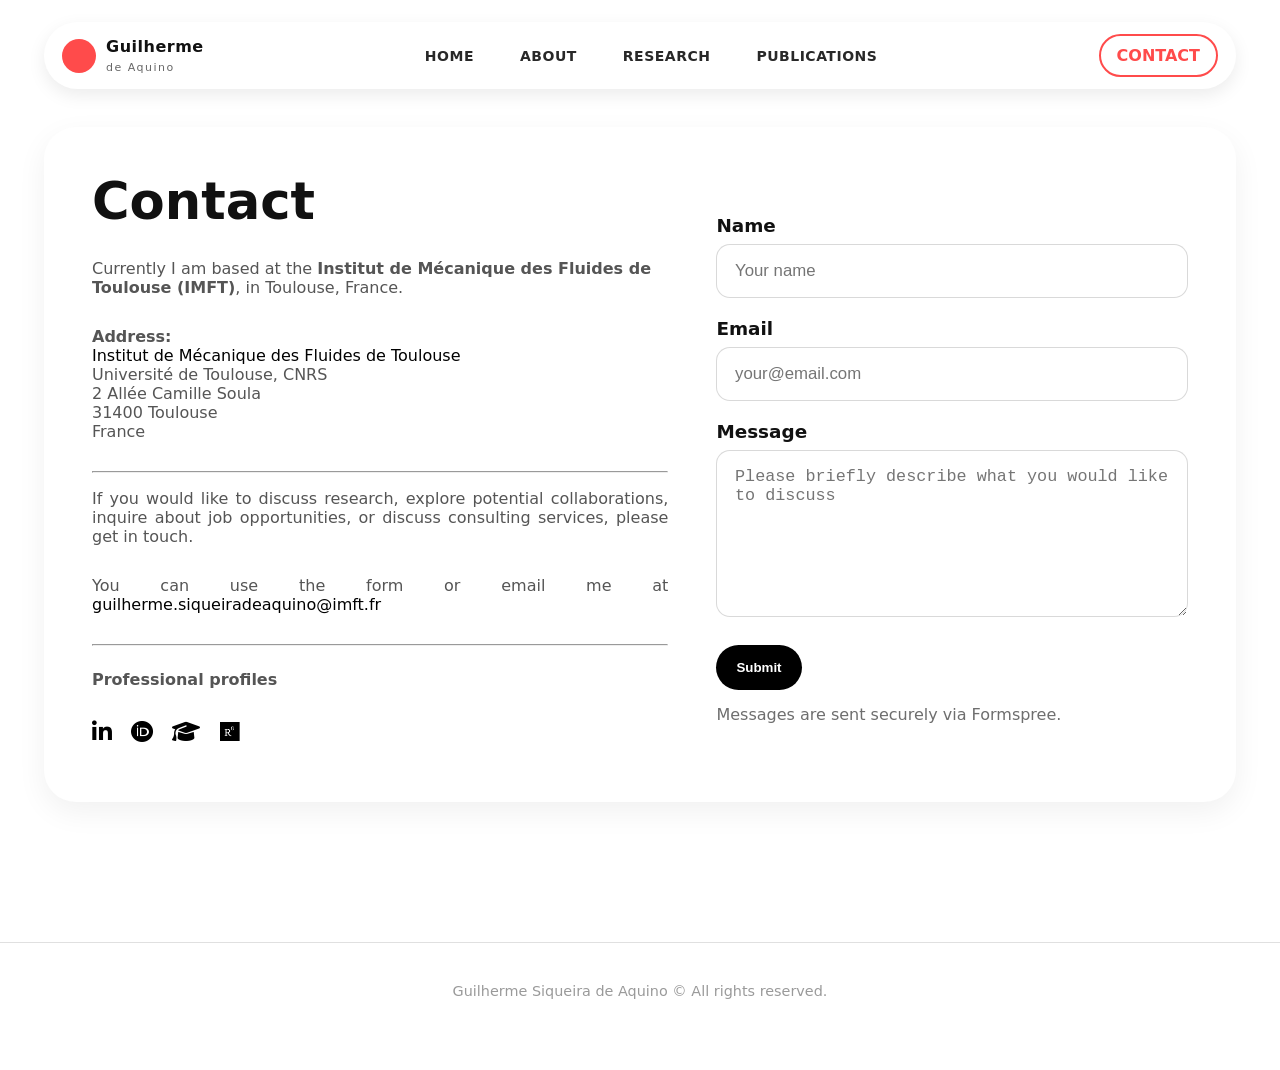
==== contact/index.html @ 9fa0bfb1 "Refactor to clean URLs and remove redundant HTML/pages assets" ====
<!doctype html>
<html lang="en">
<head>
  <meta charset="UTF-8" />
  <meta name="viewport" content="width=device-width, initial-scale=1.0" />
  <title>Guilherme de Aquino</title>
  <link rel="stylesheet" href="/style.css" />
    <link
  rel="stylesheet"
  href="https://cdnjs.cloudflare.com/ajax/libs/font-awesome/6.5.1/css/all.min.css"
/>
  <style>
    html { scroll-behavior: smooth; }

    /* Contact form (styled like a simple card form) */
    .contact-form {
      margin-top: 2rem;
      text-align: left;
    }

    .contact-label {
      display: block;
      font-weight: 700;
      margin: 1.25rem 0 0.5rem;
      font-size: 1.15rem;
    }

    .contact-input,
    .contact-textarea {
      width: 100%;
      padding: 1rem 1.1rem;
      border: 1px solid rgba(0, 0, 0, 0.15);
      border-radius: 14px;
      background: #fff;
      font-size: 1.05rem;
      outline: none;
    }

    .contact-textarea {
      resize: vertical;
      min-height: 160px;
    }

    .contact-input:focus,
    .contact-textarea:focus {
      border-color: rgba(0, 0, 0, 0.35);
      box-shadow: 0 0 0 3px rgba(0, 102, 255, 0.18);
    }

    .contact-submit {
      margin-top: 1.5rem;
      padding: 0.95rem 1.25rem;
      border: none;
      border-radius: 999px;
      font-weight: 700;
      cursor: pointer;
      background: #000;
      color: #fff;
    }

    .contact-submit:hover {
      opacity: 0.85;
    }

    .contact-note {
      margin-top: 0.9rem;
      font-size: 0.95rem;
      opacity: 0.85;
    }

    .contact-note a {
      color: inherit;
      text-decoration: underline;
    }

    /* Two-column contact layout */
    .contact-grid {
      display: grid;
      grid-template-columns: 1.1fr 0.9fr;
      gap: 3rem;
      align-items: start;
    }

    /* Ensure hero text container spans full width */
    .hero-contact-box {
      max-width: 100%;
    }

    /* Keep form visually aligned */
    .contact-form-column {
      margin-top: 0.5rem;
    }

    /* Responsive: stack on small screens */
    @media (max-width: 900px) {
      .contact-grid {
        grid-template-columns: 1fr;
      }
    }

    /* Make the Contact hero use the full hero box width (Home hero is likely 2-column) */
    .hero.hero-contact .hero-inner {
      display: block !important; /* prevents the Home hero split layout from reserving half the width */
    }

    .hero.hero-contact .hero-text.hero-contact-box {
      width: 100% !important;
      max-width: 100% !important;
      flex: none !important;
    }

    /* Ensure the grid itself can stretch fully */
    .hero.hero-contact .contact-grid {
      width: 100%;
    }

    /* Contact social icons */
    .contact-social {
      margin-top: 1.5rem;
    }

    .contact-social-icons {
      display: flex;
      gap: 1.2rem;
      margin-top: 0.6rem;
      font-size: 1.4rem;
    }

    .contact-social-icons a {
      color: #000;
      text-decoration: none;
    }

    .contact-social-icons a:hover {
      opacity: 0.7;
    }

    /* Make email links black and remove blue underline */
    .contact-text-column a {
      color: #000;
      text-decoration: none;
    }

    .contact-text-column a:hover {
      text-decoration: underline;
      opacity: 0.7;
    }

    .contact-justify {
      text-align: justify;
    }
  </style>
</head>



<body>
<header class="topbar">
  <nav class="nav container">
    <a class="brand" href="/">
      <span class="logo-dot"></span>
      <span class="brand-text">
        <strong>Guilherme</strong><br />
        <small>de Aquino</small>
      </span>
    </a>

    <button class="menu-toggle" type="button" aria-label="Open menu" aria-expanded="false">
      ☰
    </button>

    <div class="links">
      <a href="/" class="link">HOME</a>
      <a href="/#about" class="link">ABOUT</a>
      <a href="/research/" class="link">RESEARCH</a>
      <a href="/publications/" class="link">PUBLICATIONS</a>
    </div>

    <a class="contact" href="/contact/">CONTACT</a>
  </nav>
</header>

<section class="hero hero-contact">
  <div class="hero-inner container">

    <div class="hero-text hero-contact-box">

      <div class="contact-grid">

        <div class="contact-text-column">
          <h1>Contact</h1>

          <p>
            Currently I am based at the <strong>Institut de Mécanique des Fluides de Toulouse (IMFT)</strong>, in Toulouse, France.
          </p>

          <p>
              <strong>Address:</strong><br />
              <a href="https://www.imft.fr/" target="_blank" rel="noopener noreferrer">
              Institut de Mécanique des Fluides de Toulouse
              </a><br />
              Université de Toulouse, CNRS<br />
              2 Allée Camille Soula<br />
              31400 Toulouse<br />
              France
          </p>


          <hr class="pub-divider" />

          <p class="contact-justify">
            If you would like to discuss research, explore potential collaborations, inquire about job opportunities, or discuss consulting services, please get in touch.<br />

          </p>

          <p class="contact-justify">
          You can use the form or email me at
          <a href="mailto:guilherme.siqueiradeaquino@imft.fr">guilherme.siqueiradeaquino@imft.fr</a>
          </p>

           <hr class="pub-divider" />

          <div class="contact-social">
            <p><strong>Professional profiles</strong></p>

            <div class="contact-social-icons">
              <a href="https://www.linkedin.com/in/guilherme-de-aquino" target="_blank" rel="noopener noreferrer" aria-label="LinkedIn">
                <i class="fab fa-linkedin-in"></i>
              </a>

              <a href="https://orcid.org/0000-0002-8654-2737" target="_blank" rel="noopener noreferrer" aria-label="ORCID">
                <i class="fab fa-orcid"></i>
              </a>

              <a href="https://scholar.google.com/citations?user=KmjNehQAAAAJ&hl=en" target="_blank" rel="noopener noreferrer" aria-label="Google Scholar">
                <i class="fas fa-graduation-cap"></i>
              </a>

              <a href="https://www.researchgate.net/profile/Guilherme-De-Aquino" target="_blank" rel="noopener noreferrer" aria-label="ResearchGate">
                <i class="fab fa-researchgate"></i>
              </a>
            </div>
          </div>

        </div>

        <div class="contact-form-column">
          <form class="contact-form" action="https://formspree.io/f/xlgwwgbk" method="POST">

            <input type="hidden" name="_subject" value="New message from contact page" />

            <label class="contact-label" for="contact-name">Name</label>
            <input
              class="contact-input"
              id="contact-name"
              name="name"
              type="text"
              placeholder="Your name"
              autocomplete="name"
              required
            />

            <label class="contact-label" for="contact-email">Email</label>
            <input
              class="contact-input"
              id="contact-email"
              name="email"
              type="email"
              placeholder="your@email.com"
              autocomplete="email"
              required
            />

            <label class="contact-label" for="contact-message">Message</label>
            <textarea
              class="contact-textarea"
              id="contact-message"
              name="message"
              rows="7"
              placeholder="Please briefly describe what you would like to discuss"
              required
            ></textarea>

            <button class="contact-submit" type="submit">Submit</button>

            <p class="contact-note">
              Messages are sent securely via Formspree.
            </p>

          </form>
        </div>

      </div>

    </div>

  </div>
</section>


<footer class="site-footer">

  <div class="footer-divider"></div>

  <div class="footer-text">
    Guilherme Siqueira de Aquino © All rights reserved.
  </div>

</footer>

<script>
  document.addEventListener("DOMContentLoaded", () => {
    const btn = document.querySelector(".menu-toggle");
    const links = document.querySelector(".links");

    if (!btn || !links) return;

    btn.addEventListener("click", () => {
      const open = links.classList.toggle("is-open");
      btn.setAttribute("aria-expanded", open ? "true" : "false");
      btn.textContent = open ? "✕" : "☰";
    });
  });
</script>

</body>
</html>
---- style.css ----
/* Consistent sizing across the whole page */
*, *::before, *::after { box-sizing: border-box; }

/* =====================================================
   Variables
   ===================================================== */
:root{
  --red:#ff4b4b;
  --text:#111;
  --muted:#666;
  --bg:#fff;

  /* responsive page side padding (used by topbar/sections) */
  --page-pad: clamp(12px, 2vw, 22px);

  /* inner padding scales (used inside the white "cards") */
  --card-pad-sm: 12px 18px;                /* navbar pill */
  --card-pad-lg: clamp(28px, 4vw, 48px);   /* hero/about cards */

  /* shared content width (navbar + all sections) */
  --container-max: 1200px;
  --container-pad: var(--page-pad);
}

/* =====================================================
   Base
   ===================================================== */
body{
  margin:0;
  font-family: system-ui, -apple-system, Segoe UI, Roboto, Arial, sans-serif;
  background:#fff;
  color: var(--text);
}

/* =====================================================
   Layout utilities
   ===================================================== */
.container{
  /* Same width everywhere (navbar + sections), with consistent side padding */
  width: min(100% - (2 * var(--container-pad)), var(--container-max));
  margin-inline: auto;
}

/* =====================================================
   Topbar / Navbar
   ===================================================== */
.topbar{
  position: sticky;
  top: 0;
  z-index: 1000;
  padding: var(--page-pad);
  background: transparent;
}

.nav{
  background: var(--bg);
  border-radius: 999px;
  padding: var(--card-pad-sm);
  display: flex;
  align-items: center;
  justify-content: space-between;
  box-shadow: 0 6px 18px rgba(0,0,0,.08);
  gap: 18px;
}

.brand{
  display:flex;
  align-items:center;
  gap:10px;
  text-decoration:none;
  color:var(--text);
}

.logo-dot{
  width:34px;
  height:34px;
  border-radius: 50%;
  background: var(--red);
  display:inline-block;
}

.brand-text strong{
  letter-spacing:.5px;
  font-size: 16px;
  line-height: 1.0;
}

.brand-text small{
  color:var(--muted);
  letter-spacing:1.5px;
  font-size: 11px;
  line-height: 1.0;
}

.links{
  display:flex;
  align-items:center;
  gap: 26px;
  flex: 1;
  justify-content:center;
}

/* ----------- UPDATED: bigger clickable feel on desktop ----------- */
.link{
  text-decoration:none;
  color:var(--text);
  font-weight:600;
  font-size:14px;
  letter-spacing:.5px;
  opacity:.9;
  transition: color 0.3s ease, opacity 0.3s ease;

  display: inline-flex;
  align-items: center;
  padding: 8px 10px;
  border-radius: 12px;
  cursor: pointer;
}

.link:hover,
.link:focus-visible{
  opacity: 1;
  color: var(--red);
  background: transparent;
  outline: none;
}
/* --------------------------------------------------------------- */

.contact{
  text-decoration: none;
  color: var(--red);
  font-weight: 700;
  padding: 10px 16px;
  border-radius: 999px;
  border: 2px solid var(--red);
  background: transparent;
  transition:
    background-color 0.3s ease,
    color 0.3s ease,
    border-color 0.3s ease;
}

.contact:hover{
  background-color: var(--red);
  color: #fff;
  border-color: var(--red);
}

/* =====================================================
   Hero
   ===================================================== */
.hero{
  padding: var(--page-pad);
  padding-top: 16px;
  padding-bottom: 20px;
}

.hero-inner{
  background: #fff;
  border-radius: 32px;
  padding: var(--card-pad-lg);
  display: grid;
  grid-template-columns: 1.2fr 1fr;
  gap: 40px;
  align-items: stretch;
  box-shadow: 0 10px 30px rgba(0,0,0,.06);
}

.hero-text h1{
  font-size: clamp(42px, 4vw, 72px);
  line-height: 1.05;
  margin: 0 0 30px;
}

.hero-text p{
  color: #555;
  font-size: 16px;
  margin-bottom: 30px;
}

.hero-buttons{
  display: flex;
  gap: 14px;
}

.btn{
  padding: 10px 18px;
  border-radius: 999px;
  font-weight: 600;
  text-decoration: none;
  font-size: 14px;
}

.btn.primary{
  background: var(--red);
  color: #fff;
}

.btn.outline{
  border: 2px solid var(--red);
  color: var(--red);
}

.hero-visuals{
  display: flex;
  align-self: stretch;
  align-items: stretch;
}

.hero-animation{
  flex: 1;
  align-self: stretch;
  display: flex;
  border-radius: 24px;
  overflow: hidden;
}

.hero-animation img{
  flex: 1;
  width: 100%;
  height: 100%;
  object-fit: cover;
  object-position: center;
  display: block;
}

/* =====================================================
   Services
   ===================================================== */
.services{
  padding: var(--page-pad);
  padding-top: 0px;
  padding-bottom: 80px;
}

.services-inner{
  padding-inline: var(--card-pad-lg);
}

.services-inner h2{
  font-size: 36px;
  font-weight: 700;
  margin-bottom: 40px;
}

.services-content{
  display: grid;
  grid-template-columns: 1fr 1fr;
  gap: 30px;
}

.services-content p{
  font-size: 18px;
  line-height: 1.6;
  color: #111;
  text-align: justify;
}

/* =====================================================
   Background – placeholder figures
   ===================================================== */
.background-figures{
  margin-top: 28px;
  display: grid;
  grid-template-columns: repeat(3, 1fr);
  gap: clamp(12px, 3vw, 40px);
}

.bg-figure{
  height: clamp(120px, 16vw, 180px);
  display: grid;
  place-items: center;
  background: transparent;
  border-radius: 16px;
  font-weight: 700;
  letter-spacing: 3px;
  color: rgba(0,0,0,.45);
}

.bg-figure-icon{
  display: block;
  height: 68%;
  width: auto;
  max-width: 100%;
  object-fit: contain;
}

/* =====================================================
   About
   ===================================================== */
.about{
  padding: var(--page-pad);
  padding-top: 120px;
  padding-bottom: 80px;
}

.about-inner{
  background: #fff;
  border-radius: 32px;
  box-shadow: 0 10px 30px rgba(0,0,0,.06);
  overflow: hidden;
  display: grid;
  grid-template-columns: 1.7fr 0.7fr;
  gap: 0;
}

.about-text{
  padding: var(--card-pad-lg);
}

.about-text h2{
  font-size: 44px;
  margin: 0 0 18px;
}

.about-text p{
  font-size: 16px;
  line-height: 1.7;
  margin: 0 0 18px;
  color: #111;
  max-width: 62ch;
  text-align: justify;
}

.about-figure{
  margin: 0;
  position: relative;
  min-height: clamp(130px, 22vw, 180px); /* reduced height */
  display: flex;
  flex-direction: column;
}

.figure-placeholder{
  flex: 1;
  display: grid;
  place-items: center;
  font-weight: 800;
  letter-spacing: 3px;
  font-size: 22px;
  color: rgba(0,0,0,.5);
  background: linear-gradient(135deg, #d9d9d9, #f2f2f2);
}




/* CV link styling — force non-blue */
.cv-link,
.cv-link:link,
.cv-link:visited{
  display: inline-block;
  margin-top: 18px;
  padding: 10px 16px;
  border-radius: 999px;

  font-size: 14px;
  font-weight: 600;
  letter-spacing: 0.4px;

  color: var(--red);          /* force color */
  text-decoration: none;     /* remove underline */
  border: 2px solid var(--red);
  background: transparent;

  transition:
    background-color 0.3s ease,
    color 0.3s ease,
    transform 0.2s ease;
}

/* Hover + keyboard */
.cv-link:hover,
.cv-link:focus-visible{
  background-color: var(--red);
  color: #fff;
  outline: none;
  transform: translateY(-1px);
}

/* =====================================================
   Footer
   ===================================================== */
.site-footer{
  margin-top: 120px;
  padding-bottom: 40px;
  text-align: center;
  color: #9a9a9a;
  font-size: 0.9rem;
}

.footer-divider{
  width: 100%;
  height: 1px;
  background: #e0e0e0;
  margin-bottom: 40px;
}

.footer-text{
  margin-bottom: 24px;
}

.footer-social-box{
  display: inline-flex;
  gap: 24px;
  padding: 14px 28px;
  background: #f2f2f2;
  border-radius: 4px;
  position: relative;
  z-index: 10;
}

.footer-social-box a{
  display: inline-flex;
  align-items: center;
  justify-content: center;
  cursor: pointer;
  pointer-events: auto;
  color: var(--red);
  font-size: 1.2rem;
  text-decoration: none;
}

.footer-social-box a:hover{
  opacity: 0.7;
}

.footer-social-box a i{
  pointer-events: none;
}

/* =====================================================
   Publications / Research page helpers
   ===================================================== */
.pub-link {
  color: inherit;
  font-size: 0.9em;
  text-decoration: underline;
}

.pub-link:hover {
  opacity: 0.7;
}

.hero-publications .hero-text {
  max-width: 100%;
}

.hero.hero-publications .hero-publications-box a {
  color: #000;
  text-decoration: underline;
}

.hero.hero-publications .hero-publications-box a:hover {
  opacity: 0.7;
}

.page-hero {
  padding: 5rem 0 3rem;
}

.page-hero-inner {
  display: flex;
  justify-content: center;
}

.page-hero-text {
  max-width: 800px;
  text-align: center;
}

.page-hero-text h1 {
  font-size: 2.5rem;
  margin-bottom: 1rem;
}

.page-hero-text p {
  font-size: 1.05rem;
  line-height: 1.6;
  opacity: 0.9;
}

/* Research: force single-column hero and full-width text inside the hero box */
.hero.hero-research .hero-inner {
  display: block !important;
}

.hero.hero-research .hero-text.hero-research-box {
  width: 100% !important;
  max-width: 100% !important;
  flex: none !important;
  text-align: center;
}

.hero.hero-research .hero-text.hero-research-box p {
  text-align: justify;
}

/* Research projects: reuse About layout with per-project spacing */
.project {
  margin-top: 0.75rem;
}

.project .about-text h2 {
  letter-spacing: 0.02em;
  font-size: 1.6rem;
}

.project-figure-placeholder {
  width: 100%;
  height: 100%;
  min-height: 260px;
  display: flex;
  align-items: center;
  justify-content: center;
  border-radius: 14px;
  border: 1px dashed rgba(0, 0, 0, 0.25);
  background: rgba(0, 0, 0, 0.04);
  font-weight: 700;
  letter-spacing: 0.08em;
}

.project-figure {
  overflow: hidden;
}

.about.project{
  padding-top: 10px;
  padding-bottom: 10px;
}

.about.project .project-card{
  display: flex !important;
  flex-direction: column;
  gap: 0;
  overflow: hidden;
}

.about.project .project-card .project-media{
  margin: 0;
  width: 100%;
  height: 360px;
}

.about.project .project-card .project-media img{
  width: 100%;
  height: 100%;
  display: block;
  object-fit: cover;
  object-position: center;
}

.about.project .project-card .project-body{
  padding: var(--card-pad-lg);
  width: 100%;
  max-width: none;
}

.about.project .project-card .project-body p{
  max-width: none;
}

#project1 .project-body p,
#project2 .project-body p,
#project3 .project-body p{
  text-align: justify;
}

#project1 .project-media{ height: 300px; }
#project2 .project-media{ height: 360px; }
#project3 .project-media{ height: 240px; }

section.about.project .about-inner.project-card{
  display: flex !important;
  flex-direction: column !important;
  grid-template-columns: none !important;
}

section.about.project .about-inner.project-card > figure{
  width: 100%;
  margin: 0;
  height: clamp(260px, 35vw, 420px);
}

section.about.project .about-inner.project-card > figure img{
  width: 100%;
  height: 100%;
  display: block;
  object-fit: cover;
}

section.about.project .about-inner.project-card > .project-text-wide{
  width: 100%;
  max-width: none;
  padding: var(--card-pad-lg);
}

section.about.project .about-inner.project-card > .project-text-wide p{
  max-width: none;
}

.project-media{
  width: 100%;
  aspect-ratio: 3 / 4;
}

#project4 .project-media{
  max-width: 450px;
  height: 450px;
  margin-left: auto;
}

#project4 .project-media img{
  width: 100%;
  height: 100%;
  object-fit: contain;
}

#project4 .about-text p{
  font-size: 14px;
  line-height: 1.7;
  margin: 0 0 18px;
  overflow-wrap: anywhere;
  word-break: normal;
}

.project-links{
  margin-top: 0.6rem;
  font-size: 0.9rem;
}

.project-links-pubs{
  display: flex;
  flex-wrap: wrap;
  gap: 10px 18px;
  align-items: center;
}

.project-links a{
  color: #000;
  text-decoration: underline;
  font-weight: 500;
}

.project-links a i{
  margin-right: 0.25rem;
}

.project-links a:hover{
  opacity: 0.75;
}

.project-note a{
  color: #000;
  text-decoration: underline;
}

.project-note a:visited{
  color: #000;
}

.project-note a:hover{
  opacity: 0.7;
}

/* =====================================================
   Responsive
   ===================================================== */
@media (max-width: 900px){
  .hero-inner{
    grid-template-columns: 1fr;
    padding: var(--card-pad-lg);
  }

  .hero-visuals{
    height: 320px;
  }

  .services-content{
    grid-template-columns: 1fr;
    gap: 28px;
  }

  .services-inner h2{
    font-size: 32px;
  }

  .about-inner{
    grid-template-columns: 1fr;
  }

  .about-text{
    padding: var(--card-pad-lg);
  }

  .about-figure{
    min-height: 180px;
  }
}

@media (max-width: 768px){
  #project4 .about-text{
    min-width: 0;
  }

  .background-figures{
    grid-template-columns: 1fr;
    gap: 28px;
    margin-top: 22px;
  }

  .bg-figure{
    height: auto;
    min-height: 0;
    padding-block: 4px;
  }

  .bg-figure-icon{
    width: 40vw;
    max-width: 100%;
    height: auto;
  }
}

@media print {
  body {
    background: #fff;
  }

  .topbar {
    position: static;
    padding: 0;
  }

  .nav {
    box-shadow: none;
  }

  section {
    page-break-inside: avoid;
  }

  .hero,
  .services,
  .about {
    padding: 0;
  }

  .hero-animation {
    display: none;
  }
}

.closing-quote {
  margin: 4rem 1rem 2rem;
  text-align: center;
}

.quote-line {
  display: flex;
  justify-content: center;
  align-items: center;
  gap: 0.8rem;
  flex-wrap: wrap;
}

.quote-greek,
.quote-english {
  font-size: 1.1rem;
  font-style: italic;
  letter-spacing: 0.02em;
  color: var(--red);
}

.quote-dot {
  font-size: 1.4rem;
  font-weight: 700;
  color: var(--red);
  line-height: 1;
}

.quote-author {
  margin-top: 0.6rem;
  font-size: 0.9rem;
  color: #777;
}

/* =====================================================
   Mobile navbar (hamburger)
   ===================================================== */
.menu-toggle{
  display:none;
  background: transparent;
  border: 0;
  cursor: pointer;
  font-size: 22px;
  line-height: 1;
  color: var(--text);
  padding: 10px 12px;
  border-radius: 999px;
}

.menu-toggle:focus-visible{
  outline: 2px solid var(--red);
  outline-offset: 3px;
}

@media (max-width: 768px){
  .nav{
    border-radius: 22px;
    padding: 12px 14px;
    flex-wrap: wrap;
    gap: 10px;
  }

  .brand{ order: 1; }

  .menu-toggle{
    display: inline-flex;
    align-items: center;
    justify-content: center;
    margin-left: auto;
    order: 2;
  }

  .contact{
    order: 3;
    margin-left: auto;
    padding: 8px 12px;
  }

  /* ----------- UPDATED: vertical menu + big clickable rows ----------- */
  .links{
    order: 4;
    flex: 0 0 100%;
    display: none;
    flex-direction: column;   /* vertical list */
    align-items: stretch;     /* full width */
    gap: 8px;
    padding: 14px 6px 6px;
    margin-top: 6px;
  }

  .links.is-open{
    display: flex;
  }
.links .link{
  width: 100%;
  display: block;
  padding: 12px 14px;
  border-radius: 14px;
  font-size: 18px;      /* smaller */
  font-weight: 600;     /* cleaner */
  letter-spacing: 0.5px;
  text-align: left;
  opacity: 1;
}

  .links .link:hover,
  .links .link:focus-visible{
    background: transparent;
    color: var(--red);
  }
  /* ------------------------------------------------------------------ */
}
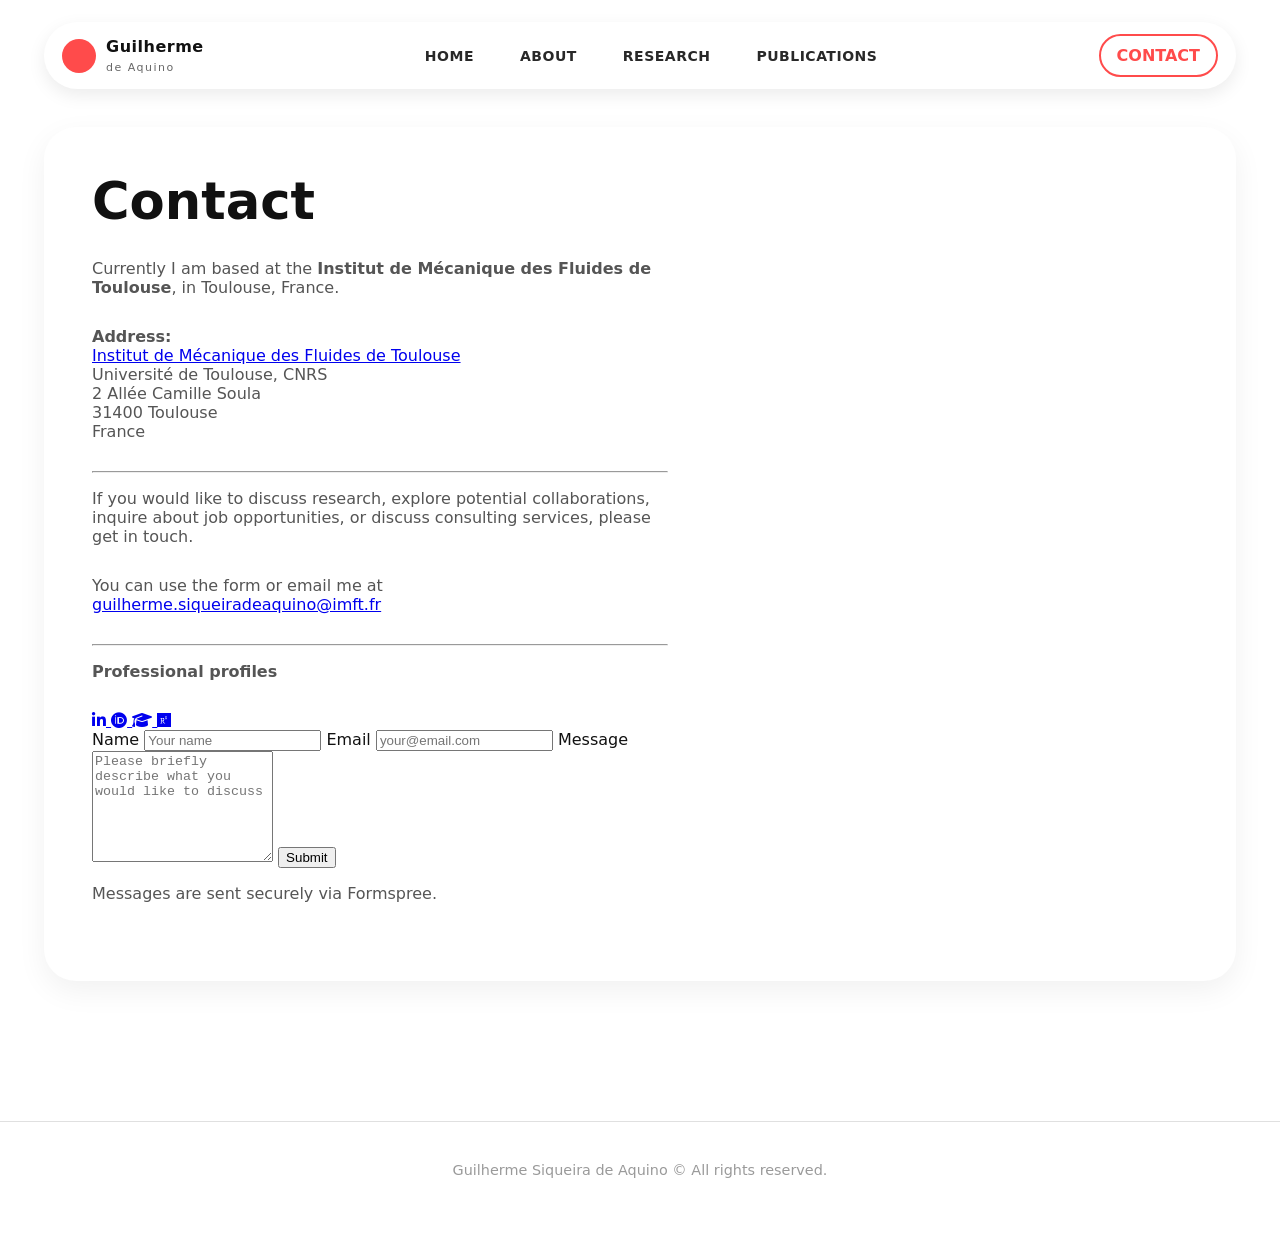
==== commit dda79716: "Update contact page" ====
--- a/contact/index.html
+++ b/contact/index.html
@@ -1,327 +1,161 @@
 <!doctype html>
-<html lang="en">
+<html lang="en" class="page-contact">
 <head>
   <meta charset="UTF-8" />
   <meta name="viewport" content="width=device-width, initial-scale=1.0" />
-  <title>Guilherme de Aquino</title>
-  <link rel="stylesheet" href="/style.css" />
-    <link
-  rel="stylesheet"
-  href="https://cdnjs.cloudflare.com/ajax/libs/font-awesome/6.5.1/css/all.min.css"
-/>
-  <style>
-    html { scroll-behavior: smooth; }
+  <meta name="description" content="Contact Guilherme de Aquino for research collaborations, consulting opportunities, and professional inquiries." />
+  <title>Contact | Guilherme de Aquino</title>
+  <link rel="stylesheet" href="../style.css" />
+  <link
+    rel="stylesheet"
+    href="https://cdnjs.cloudflare.com/ajax/libs/font-awesome/6.5.1/css/all.min.css"
+  />
+</head>
+<body>
+  <!-- Header -->
+  <header class="topbar">
+    <nav class="nav container">
+      <a class="brand" href="../">
+        <span class="logo-dot"></span>
+        <span class="brand-text">
+          <strong>Guilherme</strong><br />
+          <small>de Aquino</small>
+        </span>
+      </a>
 
-    /* Contact form (styled like a simple card form) */
-    .contact-form {
-      margin-top: 2rem;
-      text-align: left;
-    }
+      <button class="menu-toggle" type="button" aria-label="Open menu" aria-expanded="false">
+        ☰
+      </button>
 
-    .contact-label {
-      display: block;
-      font-weight: 700;
-      margin: 1.25rem 0 0.5rem;
-      font-size: 1.15rem;
-    }
+      <div class="links">
+        <a href="../" class="link">HOME</a>
+        <a href="../#about" class="link">ABOUT</a>
+        <a href="../research/" class="link">RESEARCH</a>
+        <a href="../publications/" class="link">PUBLICATIONS</a>
+      </div>
 
-    .contact-input,
-    .contact-textarea {
-      width: 100%;
-      padding: 1rem 1.1rem;
-      border: 1px solid rgba(0, 0, 0, 0.15);
-      border-radius: 14px;
-      background: #fff;
-      font-size: 1.05rem;
-      outline: none;
-    }
+      <a class="contact" href="../contact/">CONTACT</a>
+    </nav>
+  </header>
 
-    .contact-textarea {
-      resize: vertical;
-      min-height: 160px;
-    }
+  <main>
+    <!-- Hero -->
+    <section class="hero hero-contact">
+      <div class="hero-inner container">
+        <div class="hero-text hero-contact-box">
+          <div class="contact-grid">
+            <div class="contact-text-column">
+              <h1>Contact</h1>
 
-    .contact-input:focus,
-    .contact-textarea:focus {
-      border-color: rgba(0, 0, 0, 0.35);
-      box-shadow: 0 0 0 3px rgba(0, 102, 255, 0.18);
-    }
+              <p>
+                Currently I am based at the <strong>Institut de Mécanique des Fluides de Toulouse</strong>, in Toulouse, France.
+              </p>
 
-    .contact-submit {
-      margin-top: 1.5rem;
-      padding: 0.95rem 1.25rem;
-      border: none;
-      border-radius: 999px;
-      font-weight: 700;
-      cursor: pointer;
-      background: #000;
-      color: #fff;
-    }
+              <p>
+                <strong>Address:</strong><br />
+                <a href="https://www.imft.fr/" target="_blank" rel="noopener noreferrer">
+                  Institut de Mécanique des Fluides de Toulouse
+                </a><br />
+                Université de Toulouse, CNRS<br />
+                2 Allée Camille Soula<br />
+                31400 Toulouse<br />
+                France
+              </p>
 
-    .contact-submit:hover {
-      opacity: 0.85;
-    }
+              <hr class="pub-divider" />
 
-    .contact-note {
-      margin-top: 0.9rem;
-      font-size: 0.95rem;
-      opacity: 0.85;
-    }
+              <p class="contact-justify">
+                If you would like to discuss research, explore potential collaborations, inquire about job opportunities, or discuss consulting services, please get in touch.<br />
+              </p>
 
-    .contact-note a {
-      color: inherit;
-      text-decoration: underline;
-    }
+              <p class="contact-justify">
+                You can use the form or email me at
+                <a href="mailto:guilherme.siqueiradeaquino@imft.fr">guilherme.siqueiradeaquino@imft.fr</a>
+              </p>
 
-    /* Two-column contact layout */
-    .contact-grid {
-      display: grid;
-      grid-template-columns: 1.1fr 0.9fr;
-      gap: 3rem;
-      align-items: start;
-    }
+              <hr class="pub-divider" />
 
-    /* Ensure hero text container spans full width */
-    .hero-contact-box {
-      max-width: 100%;
-    }
+              <div class="contact-social">
+                <p><strong>Professional profiles</strong></p>
 
-    /* Keep form visually aligned */
-    .contact-form-column {
-      margin-top: 0.5rem;
-    }
+                <div class="contact-social-icons">
+                  <a href="https://www.linkedin.com/in/guilherme-de-aquino" target="_blank" rel="noopener noreferrer" aria-label="LinkedIn">
+                    <i class="fab fa-linkedin-in"></i>
+                  </a>
 
-    /* Responsive: stack on small screens */
-    @media (max-width: 900px) {
-      .contact-grid {
-        grid-template-columns: 1fr;
-      }
-    }
+                  <a href="https://orcid.org/0000-0002-8654-2737" target="_blank" rel="noopener noreferrer" aria-label="ORCID">
+                    <i class="fab fa-orcid"></i>
+                  </a>
 
-    /* Make the Contact hero use the full hero box width (Home hero is likely 2-column) */
-    .hero.hero-contact .hero-inner {
-      display: block !important; /* prevents the Home hero split layout from reserving half the width */
-    }
+                  <a href="https://scholar.google.com/citations?user=KmjNehQAAAAJ&hl=en" target="_blank" rel="noopener noreferrer" aria-label="Google Scholar">
+                    <i class="fas fa-graduation-cap"></i>
+                  </a>
 
-    .hero.hero-contact .hero-text.hero-contact-box {
-      width: 100% !important;
-      max-width: 100% !important;
-      flex: none !important;
-    }
+                  <a href="https://www.researchgate.net/profile/Guilherme-De-Aquino" target="_blank" rel="noopener noreferrer" aria-label="ResearchGate">
+                    <i class="fab fa-researchgate"></i>
+                  </a>
+                </div>
+              </div>
+            </div>
 
-    /* Ensure the grid itself can stretch fully */
-    .hero.hero-contact .contact-grid {
-      width: 100%;
-    }
+            <div class="contact-form-column">
+              <form class="contact-form" action="https://formspree.io/f/xlgwwgbk" method="POST">
+                <input type="hidden" name="_subject" value="New message from contact page" />
 
-    /* Contact social icons */
-    .contact-social {
-      margin-top: 1.5rem;
-    }
+                <label class="contact-label" for="contact-name">Name</label>
+                <input
+                  class="contact-input"
+                  id="contact-name"
+                  name="name"
+                  type="text"
+                  placeholder="Your name"
+                  autocomplete="name"
+                  required
+                />
 
-    .contact-social-icons {
-      display: flex;
-      gap: 1.2rem;
-      margin-top: 0.6rem;
-      font-size: 1.4rem;
-    }
+                <label class="contact-label" for="contact-email">Email</label>
+                <input
+                  class="contact-input"
+                  id="contact-email"
+                  name="email"
+                  type="email"
+                  placeholder="your@email.com"
+                  autocomplete="email"
+                  required
+                />
 
-    .contact-social-icons a {
-      color: #000;
-      text-decoration: none;
-    }
+                <label class="contact-label" for="contact-message">Message</label>
+                <textarea
+                  class="contact-textarea"
+                  id="contact-message"
+                  name="message"
+                  rows="7"
+                  placeholder="Please briefly describe what you would like to discuss"
+                  required
+                ></textarea>
 
-    .contact-social-icons a:hover {
-      opacity: 0.7;
-    }
+                <button class="contact-submit" type="submit">Submit</button>
 
-    /* Make email links black and remove blue underline */
-    .contact-text-column a {
-      color: #000;
-      text-decoration: none;
-    }
-
-    .contact-text-column a:hover {
-      text-decoration: underline;
-      opacity: 0.7;
-    }
-
-    .contact-justify {
-      text-align: justify;
-    }
-  </style>
-</head>
-
-
-
-<body>
-<header class="topbar">
-  <nav class="nav container">
-    <a class="brand" href="/">
-      <span class="logo-dot"></span>
-      <span class="brand-text">
-        <strong>Guilherme</strong><br />
-        <small>de Aquino</small>
-      </span>
-    </a>
-
-    <button class="menu-toggle" type="button" aria-label="Open menu" aria-expanded="false">
-      ☰
-    </button>
-
-    <div class="links">
-      <a href="/" class="link">HOME</a>
-      <a href="/#about" class="link">ABOUT</a>
-      <a href="/research/" class="link">RESEARCH</a>
-      <a href="/publications/" class="link">PUBLICATIONS</a>
-    </div>
-
-    <a class="contact" href="/contact/">CONTACT</a>
-  </nav>
-</header>
-
-<section class="hero hero-contact">
-  <div class="hero-inner container">
-
-    <div class="hero-text hero-contact-box">
-
-      <div class="contact-grid">
-
-        <div class="contact-text-column">
-          <h1>Contact</h1>
-
-          <p>
-            Currently I am based at the <strong>Institut de Mécanique des Fluides de Toulouse (IMFT)</strong>, in Toulouse, France.
-          </p>
-
-          <p>
-              <strong>Address:</strong><br />
-              <a href="https://www.imft.fr/" target="_blank" rel="noopener noreferrer">
-              Institut de Mécanique des Fluides de Toulouse
-              </a><br />
-              Université de Toulouse, CNRS<br />
-              2 Allée Camille Soula<br />
-              31400 Toulouse<br />
-              France
-          </p>
-
-
-          <hr class="pub-divider" />
-
-          <p class="contact-justify">
-            If you would like to discuss research, explore potential collaborations, inquire about job opportunities, or discuss consulting services, please get in touch.<br />
-
-          </p>
-
-          <p class="contact-justify">
-          You can use the form or email me at
-          <a href="mailto:guilherme.siqueiradeaquino@imft.fr">guilherme.siqueiradeaquino@imft.fr</a>
-          </p>
-
-           <hr class="pub-divider" />
-
-          <div class="contact-social">
-            <p><strong>Professional profiles</strong></p>
-
-            <div class="contact-social-icons">
-              <a href="https://www.linkedin.com/in/guilherme-de-aquino" target="_blank" rel="noopener noreferrer" aria-label="LinkedIn">
-                <i class="fab fa-linkedin-in"></i>
-              </a>
-
-              <a href="https://orcid.org/0000-0002-8654-2737" target="_blank" rel="noopener noreferrer" aria-label="ORCID">
-                <i class="fab fa-orcid"></i>
-              </a>
-
-              <a href="https://scholar.google.com/citations?user=KmjNehQAAAAJ&hl=en" target="_blank" rel="noopener noreferrer" aria-label="Google Scholar">
-                <i class="fas fa-graduation-cap"></i>
-              </a>
-
-              <a href="https://www.researchgate.net/profile/Guilherme-De-Aquino" target="_blank" rel="noopener noreferrer" aria-label="ResearchGate">
-                <i class="fab fa-researchgate"></i>
-              </a>
+                <p class="contact-note">
+                  Messages are sent securely via Formspree.
+                </p>
+              </form>
             </div>
           </div>
+        </div>
+      </div>
+    </section>
+  </main>
 
-        </div>
+  <!-- Footer -->
+  <footer class="site-footer">
+    <div class="footer-divider"></div>
 
-        <div class="contact-form-column">
-          <form class="contact-form" action="https://formspree.io/f/xlgwwgbk" method="POST">
+    <div class="footer-text">
+      Guilherme Siqueira de Aquino © All rights reserved.
+    </div>
+  </footer>
 
-            <input type="hidden" name="_subject" value="New message from contact page" />
-
-            <label class="contact-label" for="contact-name">Name</label>
-            <input
-              class="contact-input"
-              id="contact-name"
-              name="name"
-              type="text"
-              placeholder="Your name"
-              autocomplete="name"
-              required
-            />
-
-            <label class="contact-label" for="contact-email">Email</label>
-            <input
-              class="contact-input"
-              id="contact-email"
-              name="email"
-              type="email"
-              placeholder="your@email.com"
-              autocomplete="email"
-              required
-            />
-
-            <label class="contact-label" for="contact-message">Message</label>
-            <textarea
-              class="contact-textarea"
-              id="contact-message"
-              name="message"
-              rows="7"
-              placeholder="Please briefly describe what you would like to discuss"
-              required
-            ></textarea>
-
-            <button class="contact-submit" type="submit">Submit</button>
-
-            <p class="contact-note">
-              Messages are sent securely via Formspree.
-            </p>
-
-          </form>
-        </div>
-
-      </div>
-
-    </div>
-
-  </div>
-</section>
-
-
-<footer class="site-footer">
-
-  <div class="footer-divider"></div>
-
-  <div class="footer-text">
-    Guilherme Siqueira de Aquino © All rights reserved.
-  </div>
-
-</footer>
-
-<script>
-  document.addEventListener("DOMContentLoaded", () => {
-    const btn = document.querySelector(".menu-toggle");
-    const links = document.querySelector(".links");
-
-    if (!btn || !links) return;
-
-    btn.addEventListener("click", () => {
-      const open = links.classList.toggle("is-open");
-      btn.setAttribute("aria-expanded", open ? "true" : "false");
-      btn.textContent = open ? "✕" : "☰";
-    });
-  });
-</script>
-
+  <script src="../site.js"></script>
 </body>
 </html>
